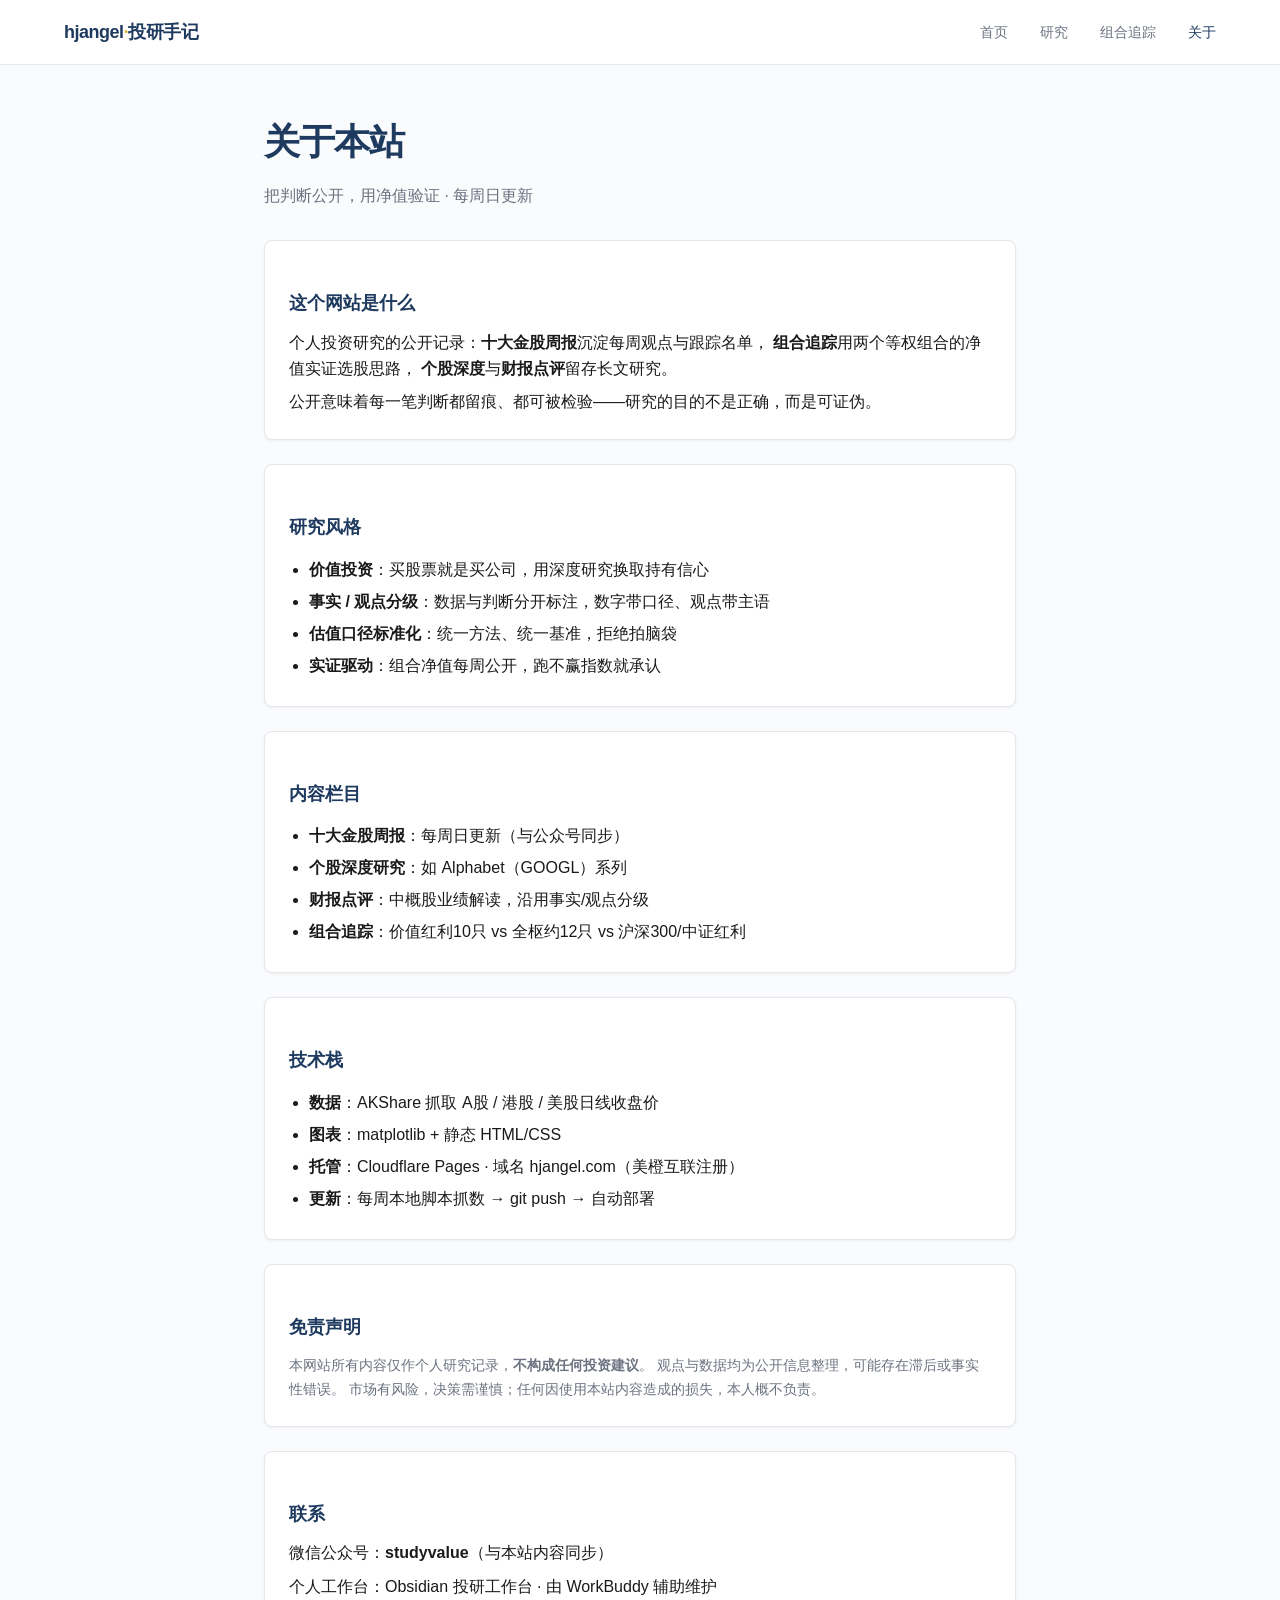
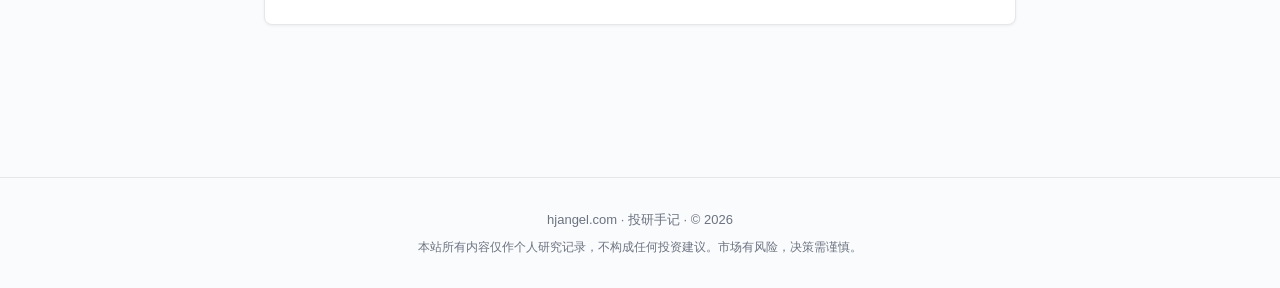
==== about.html @ 5dc1538d "v1: hjangel.com 个人投研主页 - 首页/研究/组合追踪/持仓/关于 + 数据管线脚本" ====
<!DOCTYPE html>
<html lang="zh-CN">
<head>
    <meta charset="UTF-8">
    <meta name="viewport" content="width=device-width, initial-scale=1.0">
    <meta name="description" content="关于 hjangel.com：作者简介、研究方法、内容口径与免责声明。">
    <title>关于 · hjangel.com 投研手记</title>
    <link rel="stylesheet" href="assets/style.css">
</head>
<body>

<nav class="nav">
    <div class="nav-container">
        <a href="index.html" class="nav-logo">hjangel<span class="accent">·</span>投研手记</a>
        <ul class="nav-links">
            <li><a href="index.html">首页</a></li>
            <li><a href="research.html">研究</a></li>
            <li><a href="portfolio.html">组合追踪</a></li>
            <li><a href="about.html" class="active">关于</a></li>
        </ul>
    </div>
</nav>

<main class="container-narrow">

    <h1>关于本站</h1>
    <p class="subtitle">把判断公开，用净值验证 · 每周日更新</p>

    <div class="card">
        <h3>这个网站是什么</h3>
        <p>个人投资研究的公开记录：<strong>十大金股周报</strong>沉淀每周观点与跟踪名单，
           <strong>组合追踪</strong>用两个等权组合的净值实证选股思路，
           <strong>个股深度</strong>与<strong>财报点评</strong>留存长文研究。</p>
        <p style="margin-top:8px;">公开意味着每一笔判断都留痕、都可被检验——研究的目的不是正确，而是可证伪。</p>
    </div>

    <div class="card">
        <h3>研究风格</h3>
        <ul style="margin-left: 20px; line-height: 2;">
            <li><strong>价值投资</strong>：买股票就是买公司，用深度研究换取持有信心</li>
            <li><strong>事实 / 观点分级</strong>：数据与判断分开标注，数字带口径、观点带主语</li>
            <li><strong>估值口径标准化</strong>：统一方法、统一基准，拒绝拍脑袋</li>
            <li><strong>实证驱动</strong>：组合净值每周公开，跑不赢指数就承认</li>
        </ul>
    </div>

    <div class="card">
        <h3>内容栏目</h3>
        <ul style="margin-left: 20px; line-height: 2;">
            <li><strong>十大金股周报</strong>：每周日更新（与公众号同步）</li>
            <li><strong>个股深度研究</strong>：如 Alphabet（GOOGL）系列</li>
            <li><strong>财报点评</strong>：中概股业绩解读，沿用事实/观点分级</li>
            <li><strong>组合追踪</strong>：价值红利10只 vs 全枢约12只 vs 沪深300/中证红利</li>
        </ul>
    </div>

    <div class="card">
        <h3>技术栈</h3>
        <ul style="margin-left: 20px; line-height: 2;">
            <li><strong>数据</strong>：AKShare 抓取 A股 / 港股 / 美股日线收盘价</li>
            <li><strong>图表</strong>：matplotlib + 静态 HTML/CSS</li>
            <li><strong>托管</strong>：Cloudflare Pages · 域名 hjangel.com（美橙互联注册）</li>
            <li><strong>更新</strong>：每周本地脚本抓数 → git push → 自动部署</li>
        </ul>
    </div>

    <div class="card">
        <h3>免责声明</h3>
        <p style="color: var(--color-muted); font-size: 14px; line-height: 1.7;">
            本网站所有内容仅作个人研究记录，<strong>不构成任何投资建议</strong>。
            观点与数据均为公开信息整理，可能存在滞后或事实性错误。
            市场有风险，决策需谨慎；任何因使用本站内容造成的损失，本人概不负责。
        </p>
    </div>

    <div class="card">
        <h3>联系</h3>
        <p>微信公众号：<strong>studyvalue</strong>（与本站内容同步）</p>
        <p style="margin-top: 8px;">个人工作台：Obsidian 投研工作台 · 由 WorkBuddy 辅助维护</p>
    </div>

</main>

<footer class="footer">
    <div>hjangel.com · 投研手记 · © 2026</div>
    <div class="disclaimer">本站所有内容仅作个人研究记录，不构成任何投资建议。市场有风险，决策需谨慎。</div>
</footer>

</body>
</html>
---- assets/style.css ----
/* 投研净值追踪 - 全站样式 */

:root {
    --color-primary: #1F3A5F;
    --color-accent: #E8B036;
    --color-bg: #FAFBFC;
    --color-card: #FFFFFF;
    --color-text: #1A1A1A;
    --color-muted: #6B7280;
    --color-border: #E5E7EB;
    --color-up: #DC2626;        /* A股 涨=红 */
    --color-down: #16A34A;      /* A股 跌=绿 */
    --shadow-sm: 0 1px 3px rgba(0, 0, 0, 0.06);
    --shadow-md: 0 4px 12px rgba(0, 0, 0, 0.08);
    --radius: 8px;
    --font-sans: -apple-system, BlinkMacSystemFont, "PingFang SC", "Hiragino Sans GB",
                 "Microsoft YaHei", "Helvetica Neue", Arial, sans-serif;
    --font-mono: "SF Mono", Menlo, Monaco, Consolas, "Courier New", monospace;
}

* {
    box-sizing: border-box;
    margin: 0;
    padding: 0;
}

html {
    font-size: 16px;
    scroll-behavior: smooth;
}

body {
    font-family: var(--font-sans);
    color: var(--color-text);
    background: var(--color-bg);
    line-height: 1.6;
    -webkit-font-smoothing: antialiased;
}

/* 导航栏 */
.nav {
    background: var(--color-card);
    border-bottom: 1px solid var(--color-border);
    position: sticky;
    top: 0;
    z-index: 100;
    backdrop-filter: blur(10px);
}

.nav-container {
    max-width: 1200px;
    margin: 0 auto;
    padding: 0 24px;
    display: flex;
    align-items: center;
    justify-content: space-between;
    height: 64px;
}

.nav-logo {
    font-size: 18px;
    font-weight: 700;
    color: var(--color-primary);
    text-decoration: none;
    letter-spacing: -0.5px;
}

.nav-logo .accent {
    color: var(--color-accent);
}

.nav-links {
    display: flex;
    gap: 32px;
    list-style: none;
}

.nav-links a {
    color: var(--color-muted);
    text-decoration: none;
    font-size: 14px;
    font-weight: 500;
    transition: color 0.2s;
}

.nav-links a:hover,
.nav-links a.active {
    color: var(--color-primary);
}

/* 主容器 */
.container {
    max-width: 1200px;
    margin: 0 auto;
    padding: 48px 24px;
}

.container-narrow {
    max-width: 800px;
    margin: 0 auto;
    padding: 48px 24px;
}

/* 标题 */
h1 {
    font-size: 36px;
    font-weight: 700;
    color: var(--color-primary);
    letter-spacing: -1px;
    margin-bottom: 12px;
}

h2 {
    font-size: 24px;
    font-weight: 700;
    color: var(--color-primary);
    margin: 40px 0 16px;
    padding-left: 12px;
    border-left: 4px solid var(--color-accent);
}

h3 {
    font-size: 18px;
    font-weight: 600;
    color: var(--color-primary);
    margin: 24px 0 12px;
}

.subtitle {
    color: var(--color-muted);
    font-size: 16px;
    margin-bottom: 32px;
}

/* 卡片 */
.card {
    background: var(--color-card);
    border-radius: var(--radius);
    padding: 24px;
    box-shadow: var(--shadow-sm);
    margin-bottom: 24px;
    border: 1px solid var(--color-border);
}

.card-title {
    font-size: 14px;
    font-weight: 600;
    color: var(--color-muted);
    text-transform: uppercase;
    letter-spacing: 0.5px;
    margin-bottom: 8px;
}

/* 摘要数字 */
.summary-grid {
    display: grid;
    grid-template-columns: repeat(auto-fit, minmax(180px, 1fr));
    gap: 16px;
    margin-bottom: 32px;
}

.summary-item {
    background: var(--color-card);
    border-radius: var(--radius);
    padding: 20px;
    border: 1px solid var(--color-border);
    box-shadow: var(--shadow-sm);
}

.summary-label {
    font-size: 13px;
    color: var(--color-muted);
    margin-bottom: 6px;
}

.summary-value {
    font-size: 28px;
    font-weight: 700;
    font-family: var(--font-mono);
    letter-spacing: -0.5px;
}

.summary-value.up {
    color: var(--color-up);
}

.summary-value.down {
    color: var(--color-down);
}

.summary-value.flat {
    color: var(--color-muted);
}

.summary-sub {
    font-size: 12px;
    color: var(--color-muted);
    margin-top: 4px;
    font-family: var(--font-mono);
}

/* 图表区 */
.chart-card {
    background: var(--color-card);
    border-radius: var(--radius);
    padding: 24px;
    box-shadow: var(--shadow-sm);
    margin-bottom: 24px;
    border: 1px solid var(--color-border);
}

.chart-title {
    font-size: 16px;
    font-weight: 600;
    color: var(--color-primary);
    text-align: center;
    margin-bottom: 16px;
}

.chart-subtitle {
    text-align: center;
    font-size: 13px;
    color: var(--color-muted);
    margin-bottom: 16px;
    font-family: var(--font-mono);
}

.chart-img {
    width: 100%;
    height: auto;
    display: block;
    border-radius: 4px;
}

/* 表格 */
.table {
    width: 100%;
    border-collapse: collapse;
    margin: 16px 0;
    font-size: 14px;
}

.table th {
    background: var(--color-primary);
    color: white;
    padding: 12px 16px;
    text-align: left;
    font-weight: 600;
    font-size: 13px;
}

.table td {
    padding: 12px 16px;
    border-bottom: 1px solid var(--color-border);
    font-family: var(--font-mono);
}

.table tr:last-child td {
    border-bottom: none;
}

.table tr:hover {
    background: #F9FAFB;
}

.table .up {
    color: var(--color-up);
    font-weight: 600;
}

.table .down {
    color: var(--color-down);
    font-weight: 600;
}

/* 徽章 */
.badge {
    display: inline-block;
    padding: 2px 8px;
    border-radius: 4px;
    font-size: 12px;
    font-weight: 600;
    font-family: var(--font-mono);
}

.badge-up {
    background: rgba(220, 38, 38, 0.1);
    color: var(--color-up);
}

.badge-down {
    background: rgba(22, 163, 74, 0.1);
    color: var(--color-down);
}

/* 页脚 */
.footer {
    margin-top: 80px;
    padding: 32px 24px;
    border-top: 1px solid var(--color-border);
    text-align: center;
    color: var(--color-muted);
    font-size: 13px;
}

.footer a {
    color: var(--color-primary);
    text-decoration: none;
}

.footer .disclaimer {
    margin-top: 8px;
    font-size: 12px;
    line-height: 1.5;
}

/* 时间线 */
.timeline {
    list-style: none;
    margin: 24px 0;
}

.timeline-item {
    display: flex;
    gap: 16px;
    padding: 16px 0;
    border-bottom: 1px solid var(--color-border);
}

.timeline-date {
    flex-shrink: 0;
    width: 100px;
    font-family: var(--font-mono);
    font-size: 13px;
    color: var(--color-muted);
}

.timeline-content {
    flex: 1;
}

.timeline-title {
    font-weight: 600;
    color: var(--color-primary);
    margin-bottom: 4px;
}

.timeline-desc {
    color: var(--color-muted);
    font-size: 14px;
}

/* 响应式 */
@media (max-width: 768px) {
    h1 {
        font-size: 28px;
    }

    h2 {
        font-size: 20px;
    }

    .nav-container {
        padding: 0 16px;
        height: 56px;
    }

    .nav-links {
        gap: 16px;
    }

    .nav-links a {
        font-size: 13px;
    }

    .container,
    .container-narrow {
        padding: 24px 16px;
    }

    .summary-grid {
        grid-template-columns: repeat(2, 1fr);
        gap: 12px;
    }

    .summary-value {
        font-size: 22px;
    }

    .card {
        padding: 16px;
    }

    .table {
        font-size: 12px;
    }

    .table th,
    .table td {
        padding: 8px;
    }

    .timeline-item {
        flex-direction: column;
        gap: 4px;
    }

    .timeline-date {
        width: auto;
    }
}

/* 加载状态 */
.loading {
    text-align: center;
    padding: 40px;
    color: var(--color-muted);
}

.loading-spinner {
    display: inline-block;
    width: 32px;
    height: 32px;
    border: 3px solid var(--color-border);
    border-top-color: var(--color-primary);
    border-radius: 50%;
    animation: spin 1s linear infinite;
}

@keyframes spin {
    to { transform: rotate(360deg); }
}

/* 提示框 */
.notice {
    background: rgba(232, 176, 54, 0.08);
    border-left: 4px solid var(--color-accent);
    padding: 16px 20px;
    margin: 24px 0;
    border-radius: 4px;
    font-size: 14px;
}

.notice-title {
    font-weight: 600;
    color: var(--color-primary);
    margin-bottom: 4px;
}

/* ===== 个人投研主页 ===== */

/* Hero */
.hero {
    background: linear-gradient(135deg, #1F3A5F 0%, #1F497D 100%);
    border-radius: 12px;
    padding: 48px 40px;
    color: #fff;
    margin-bottom: 40px;
}

.hero-kicker {
    font-size: 13px;
    letter-spacing: 2px;
    color: #E8B036;
    margin-bottom: 12px;
}

.hero-title {
    font-size: 32px;
    font-weight: 700;
    line-height: 1.35;
    margin-bottom: 12px;
    color: #fff;
    letter-spacing: -0.5px;
}

.hero-sub {
    font-size: 15px;
    color: rgba(255, 255, 255, 0.82);
    max-width: 560px;
    line-height: 1.7;
    margin-bottom: 28px;
}

.hero-cta {
    display: flex;
    gap: 12px;
    flex-wrap: wrap;
}

.btn {
    display: inline-block;
    padding: 10px 22px;
    border-radius: 6px;
    font-size: 14px;
    font-weight: 600;
    text-decoration: none;
    transition: all 0.2s;
}

.btn-primary {
    background: #E8B036;
    color: #1F3A5F;
}

.btn-primary:hover {
    background: #f0c055;
}

.btn-ghost {
    border: 1px solid rgba(255, 255, 255, 0.45);
    color: #fff;
}

.btn-ghost:hover {
    background: rgba(255, 255, 255, 0.12);
    border-color: #fff;
}

/* 区块头（标题 + 右侧"更多"） */
.section-head {
    display: flex;
    align-items: center;
    justify-content: space-between;
    margin: 40px 0 16px;
}

.section-head h2 {
    margin: 0;
}

.more-link {
    font-size: 14px;
    color: var(--color-muted);
    text-decoration: none;
    white-space: nowrap;
    padding-left: 16px;
}

.more-link:hover {
    color: var(--color-primary);
}

/* 研究文章卡片 */
.article-list {
    display: grid;
    gap: 16px;
}

.article-card {
    display: block;
    background: var(--color-card);
    border: 1px solid var(--color-border);
    border-radius: var(--radius);
    padding: 20px 24px;
    text-decoration: none;
    box-shadow: var(--shadow-sm);
    transition: border-color 0.2s, box-shadow 0.2s;
}

.article-card:hover {
    border-color: var(--color-accent);
    box-shadow: var(--shadow-md);
}

.article-tag {
    display: inline-block;
    padding: 2px 10px;
    border-radius: 4px;
    font-size: 12px;
    font-weight: 600;
    margin-bottom: 10px;
    background: rgba(232, 176, 54, 0.15);
    color: #8a5a00;
}

.article-tag.teal {
    background: rgba(31, 95, 145, 0.12);
    color: var(--color-primary);
}

.article-tag.wip {
    background: #F1EFE8;
    color: #6B7280;
}

.article-title {
    font-size: 17px;
    font-weight: 600;
    color: var(--color-primary);
    margin-bottom: 6px;
    line-height: 1.45;
}

.article-excerpt {
    font-size: 14px;
    color: var(--color-muted);
    line-height: 1.65;
    margin-bottom: 10px;
}

.article-meta {
    font-size: 12px;
    color: var(--color-muted);
    font-family: var(--font-mono);
    display: flex;
    gap: 16px;
    align-items: center;
}

.article-meta .dot {
    width: 3px;
    height: 3px;
    border-radius: 50%;
    background: var(--color-muted);
}

/* 栏目分类 chip */
.cat-chips {
    display: flex;
    gap: 10px;
    flex-wrap: wrap;
    margin-bottom: 28px;
}

.chip {
    padding: 6px 16px;
    border-radius: 999px;
    font-size: 13px;
    border: 1px solid var(--color-border);
    color: var(--color-muted);
    text-decoration: none;
    background: var(--color-card);
}

.chip.active {
    background: var(--color-primary);
    border-color: var(--color-primary);
    color: #fff;
}

.chip:hover {
    border-color: var(--color-primary);
    color: var(--color-primary);
}

/* 简介卡（首页） */
.intro-grid {
    display: grid;
    grid-template-columns: 1fr 1fr;
    gap: 16px;
}

@media (max-width: 768px) {
    .hero {
        padding: 32px 24px;
    }

    .hero-title {
        font-size: 24px;
    }

    .intro-grid {
        grid-template-columns: 1fr;
    }
}
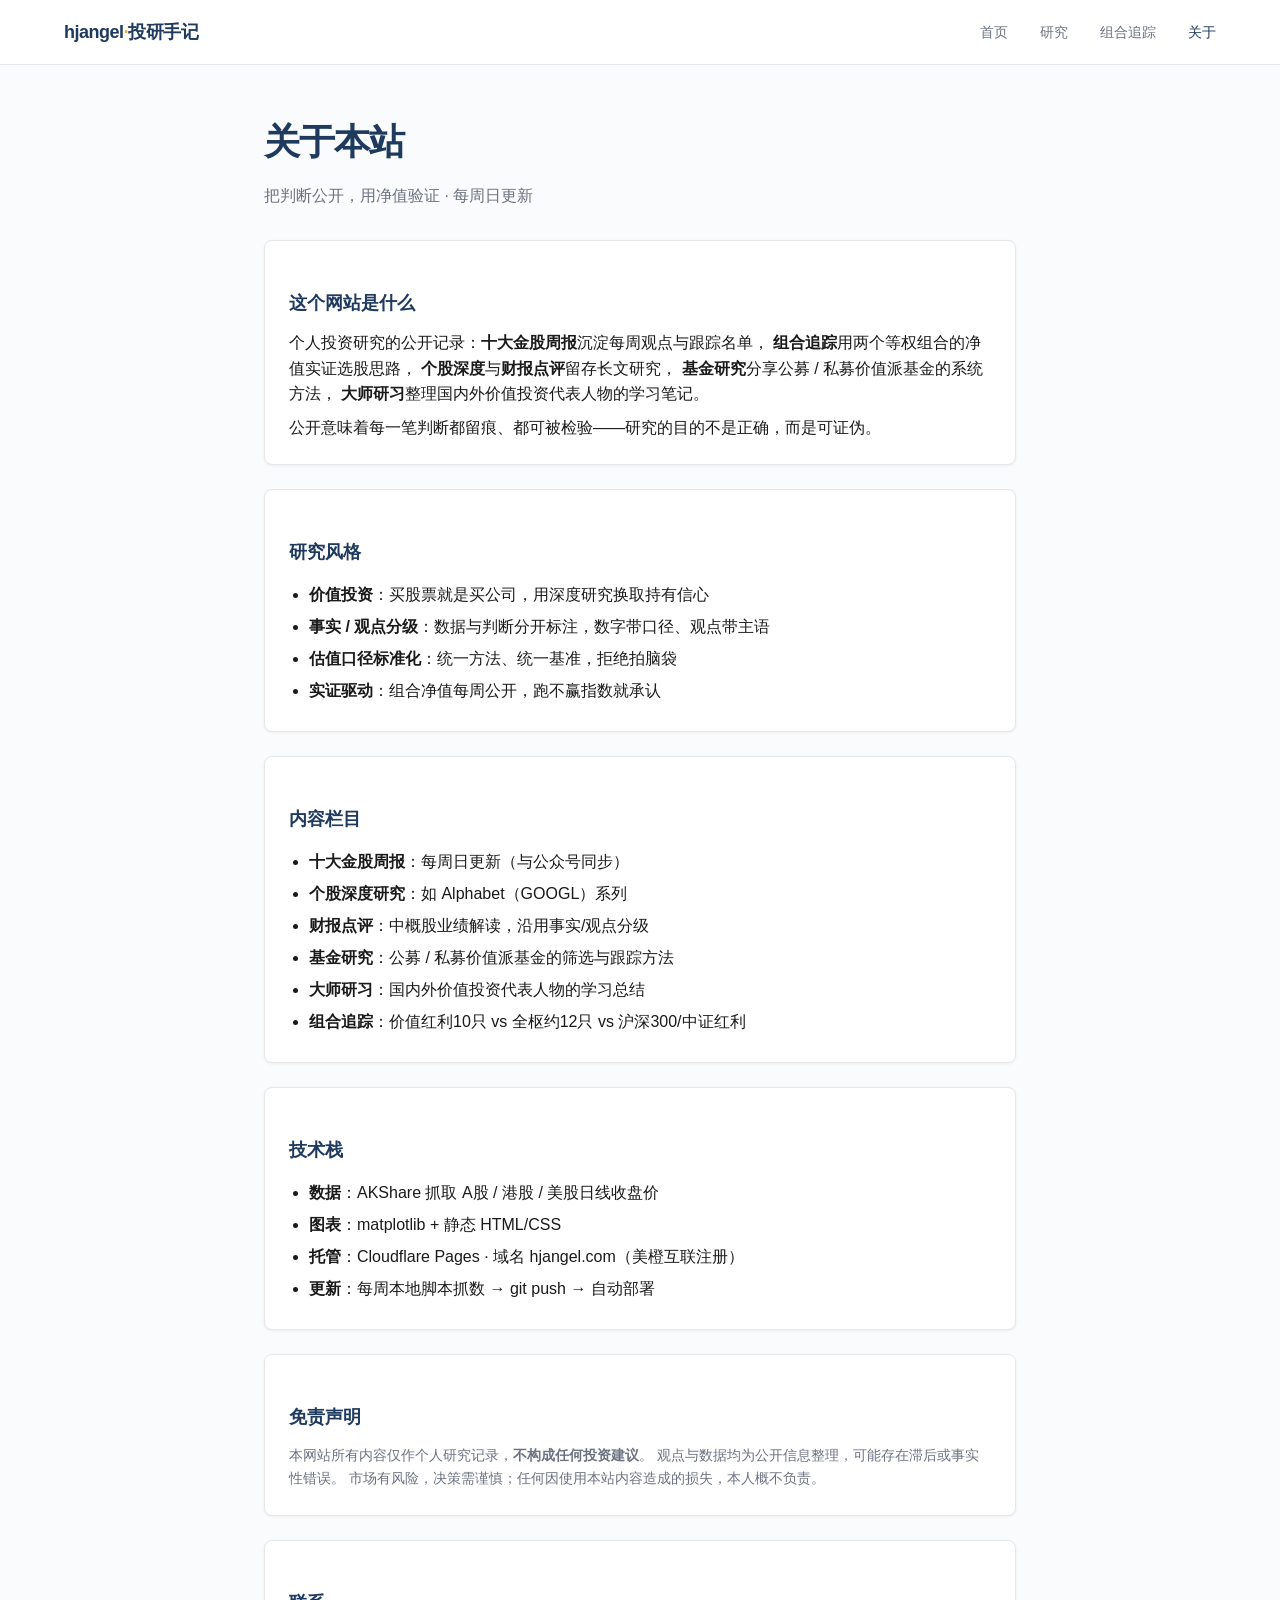
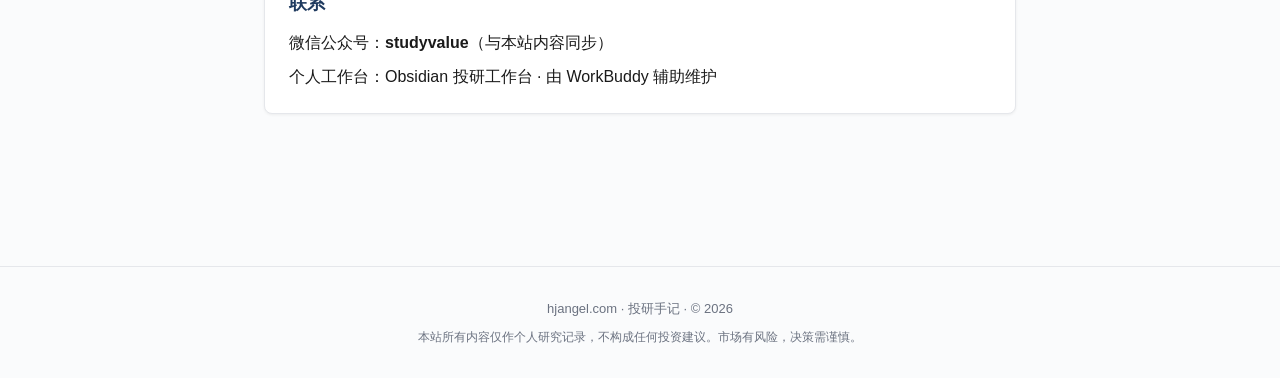
==== commit 61b4a46e: "内容规划扩展: 新增'基金研究'与'大师研习'栏目(研究页/首页/关于页)" ====
--- a/about.html
+++ b/about.html
@@ -30,7 +30,9 @@
         <h3>这个网站是什么</h3>
         <p>个人投资研究的公开记录：<strong>十大金股周报</strong>沉淀每周观点与跟踪名单，
            <strong>组合追踪</strong>用两个等权组合的净值实证选股思路，
-           <strong>个股深度</strong>与<strong>财报点评</strong>留存长文研究。</p>
+           <strong>个股深度</strong>与<strong>财报点评</strong>留存长文研究，
+           <strong>基金研究</strong>分享公募 / 私募价值派基金的系统方法，
+           <strong>大师研习</strong>整理国内外价值投资代表人物的学习笔记。</p>
         <p style="margin-top:8px;">公开意味着每一笔判断都留痕、都可被检验——研究的目的不是正确，而是可证伪。</p>
     </div>
 
@@ -50,6 +52,8 @@
             <li><strong>十大金股周报</strong>：每周日更新（与公众号同步）</li>
             <li><strong>个股深度研究</strong>：如 Alphabet（GOOGL）系列</li>
             <li><strong>财报点评</strong>：中概股业绩解读，沿用事实/观点分级</li>
+            <li><strong>基金研究</strong>：公募 / 私募价值派基金的筛选与跟踪方法</li>
+            <li><strong>大师研习</strong>：国内外价值投资代表人物的学习总结</li>
             <li><strong>组合追踪</strong>：价值红利10只 vs 全枢约12只 vs 沪深300/中证红利</li>
         </ul>
     </div>
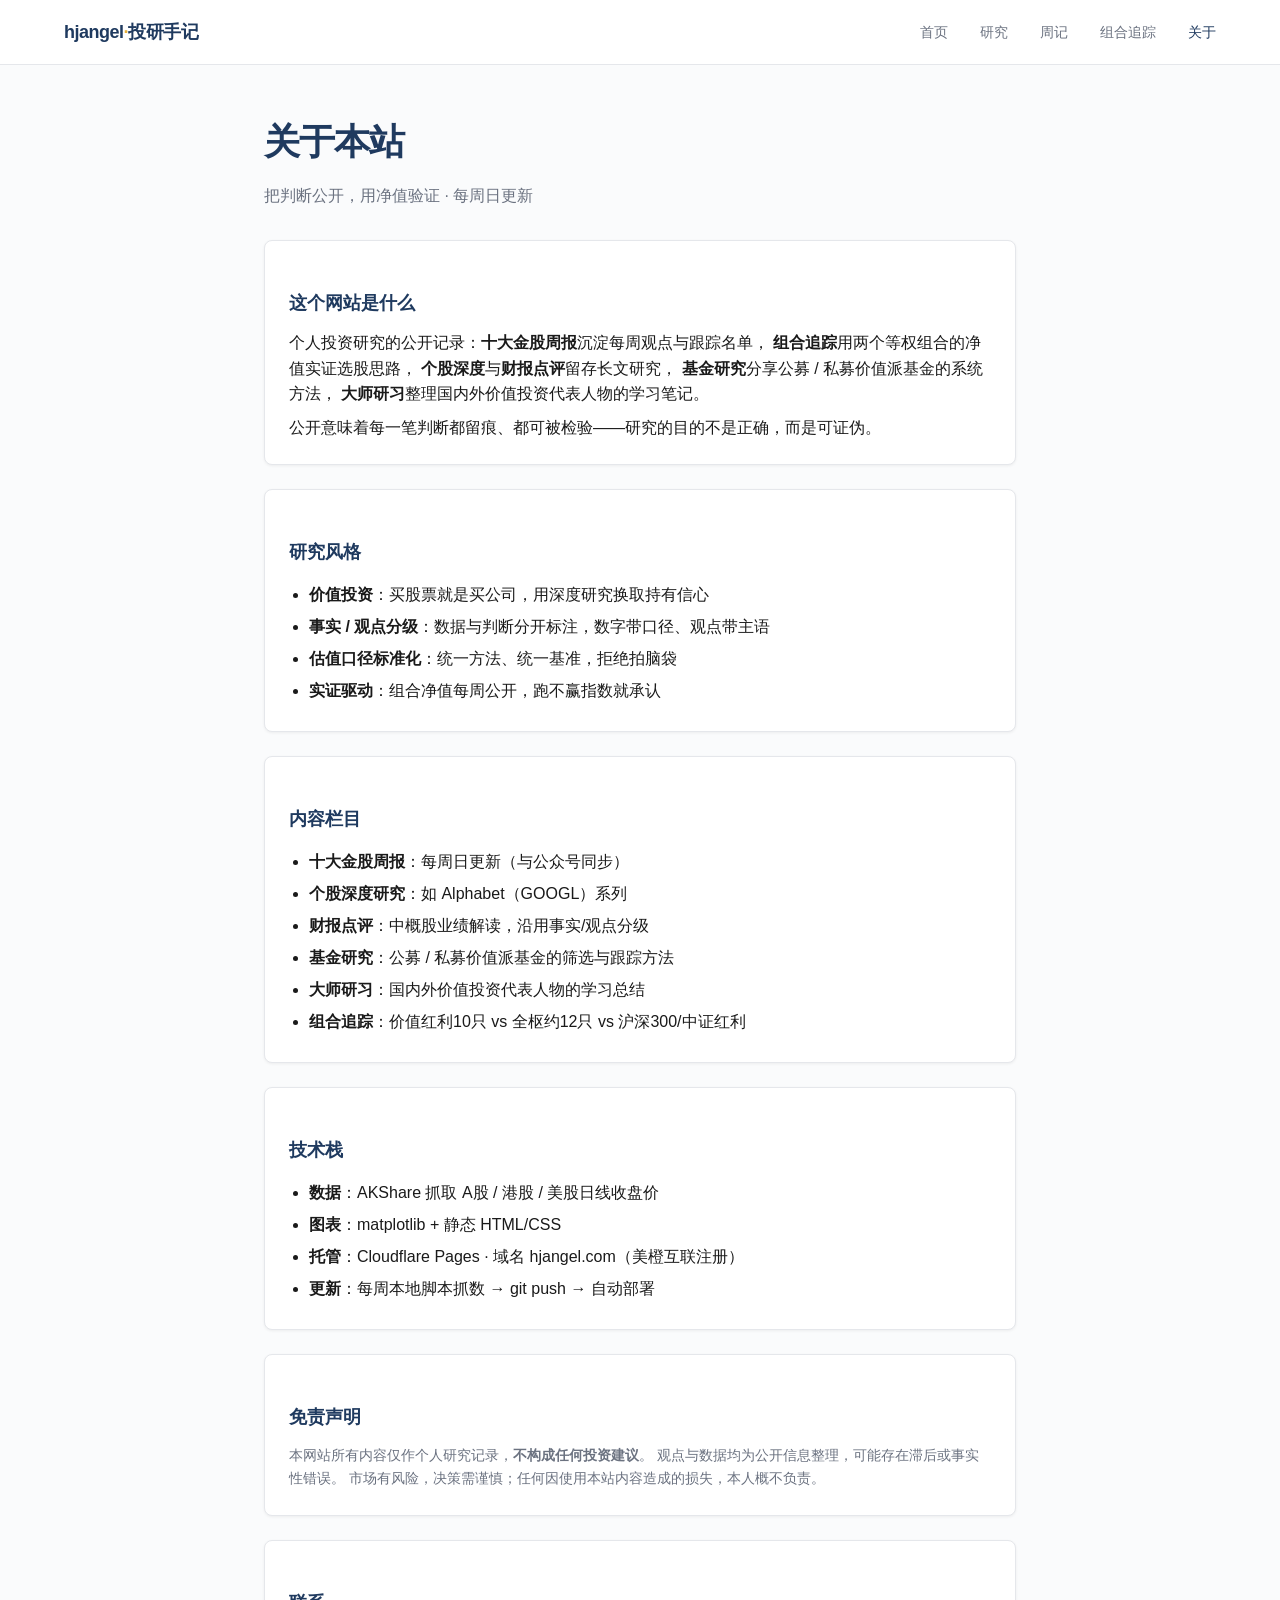
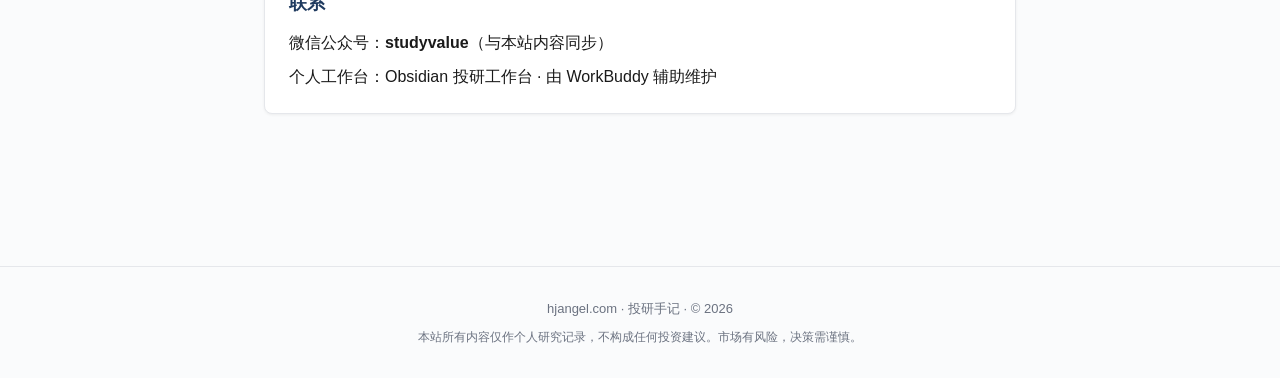
==== commit ced0ba03: "feat: 新增投研周记栏目 W34-W36 三期 + 索引页 + 全站导航" ====
--- a/about.html
+++ b/about.html
@@ -15,6 +15,7 @@
         <ul class="nav-links">
             <li><a href="index.html">首页</a></li>
             <li><a href="research.html">研究</a></li>
+            <li><a href="weekly.html">周记</a></li>
             <li><a href="portfolio.html">组合追踪</a></li>
             <li><a href="about.html" class="active">关于</a></li>
         </ul>
